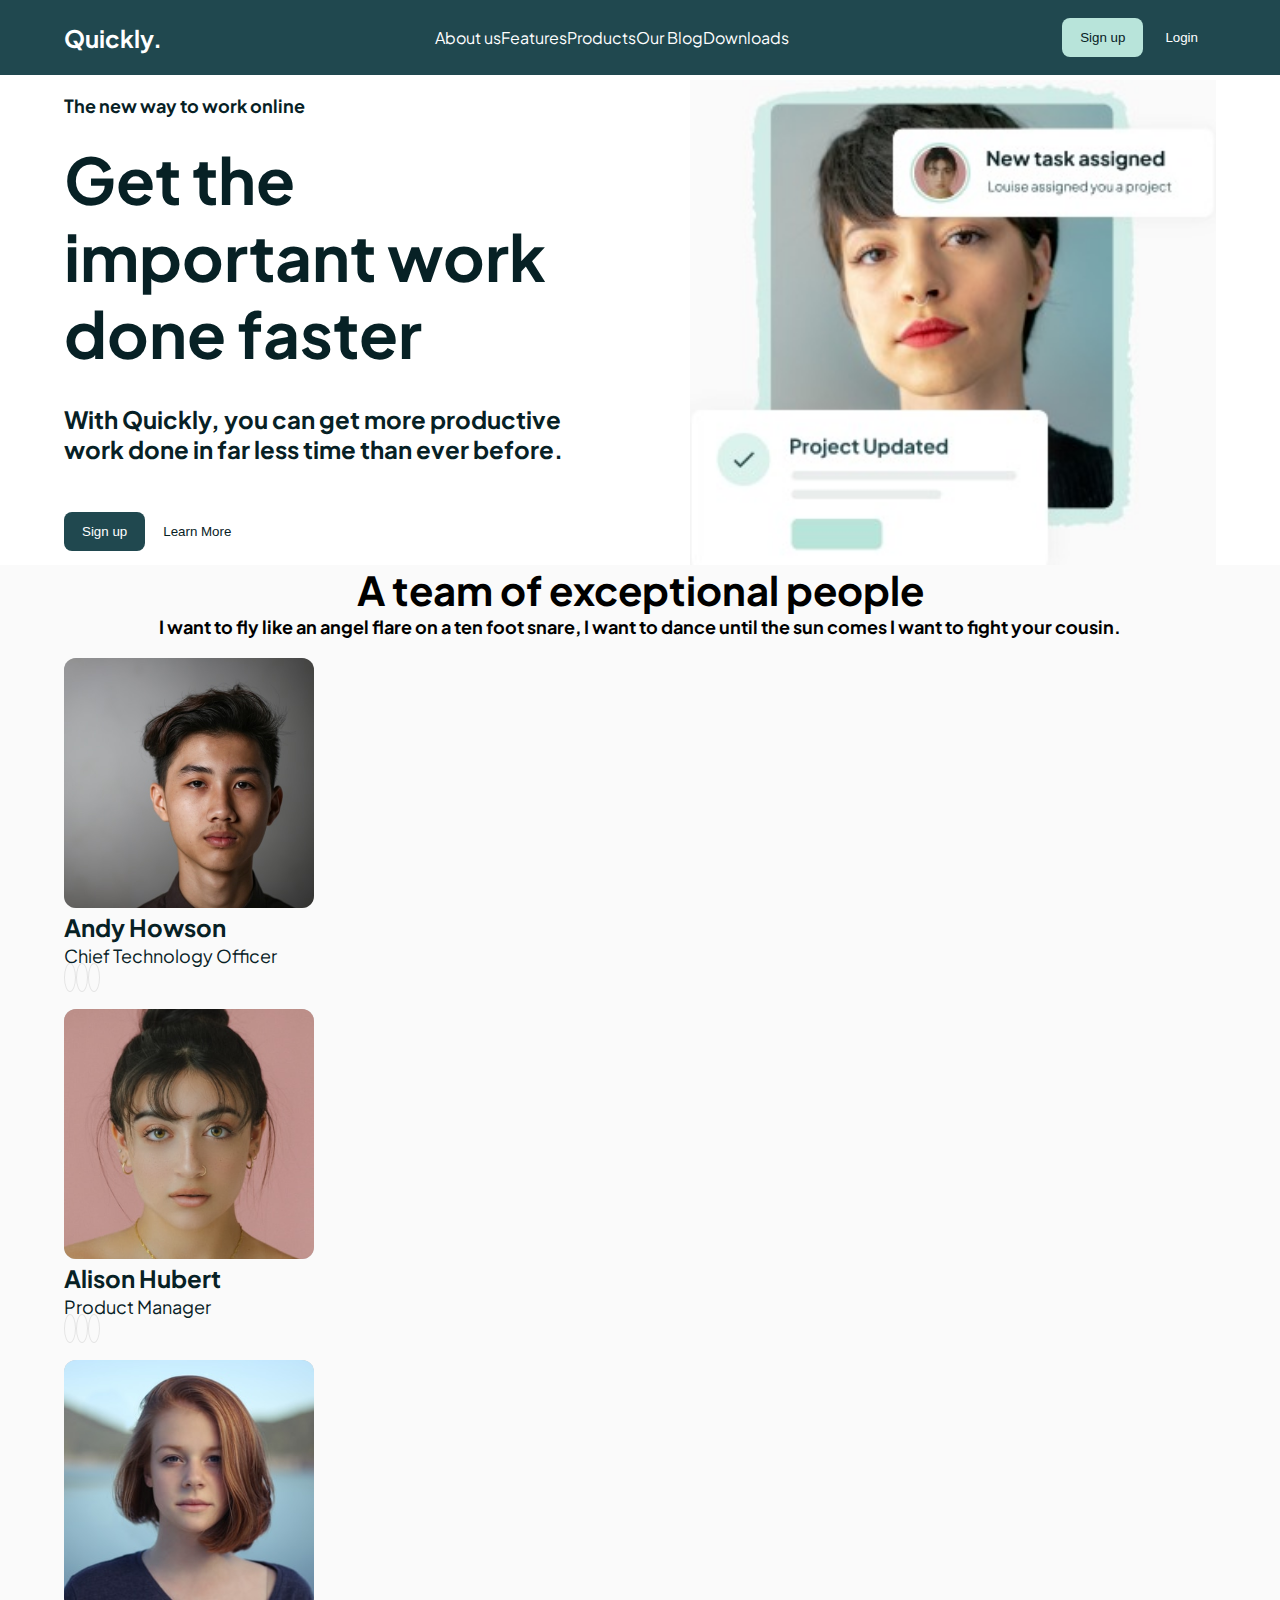
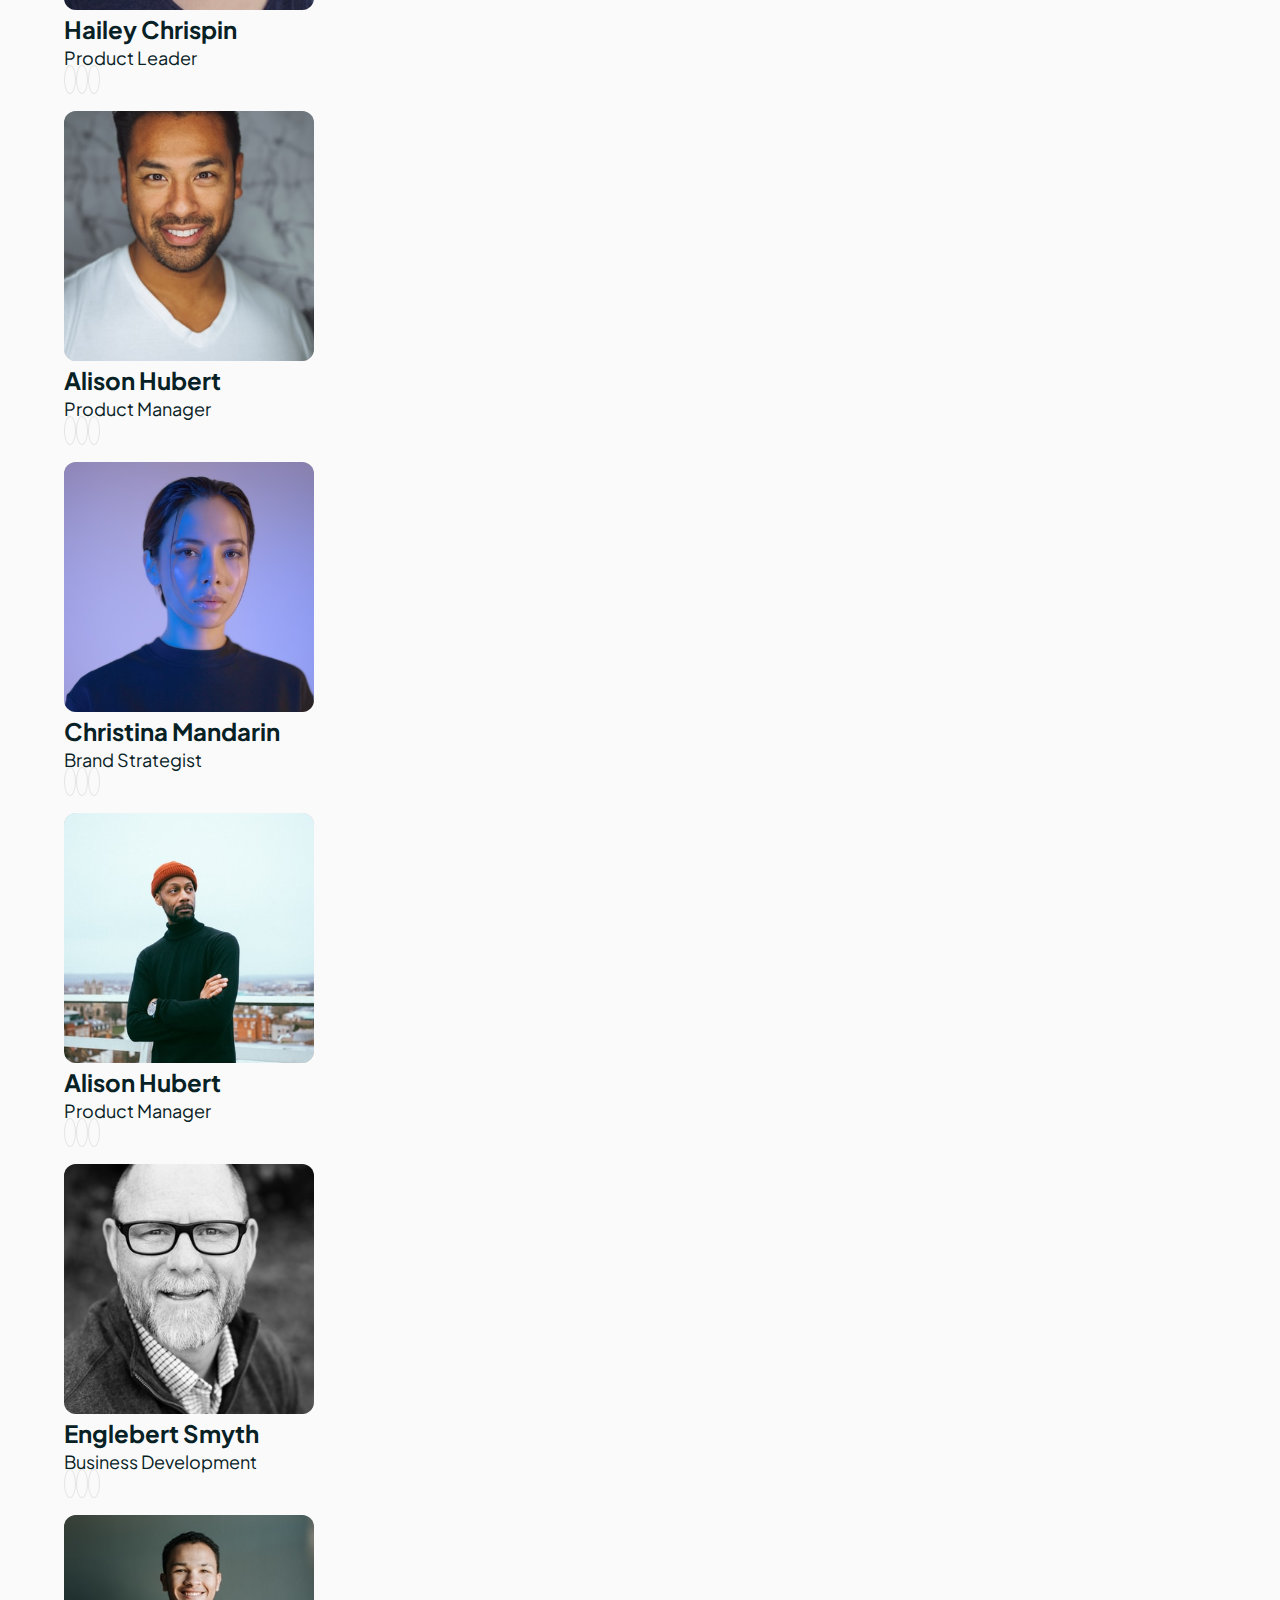
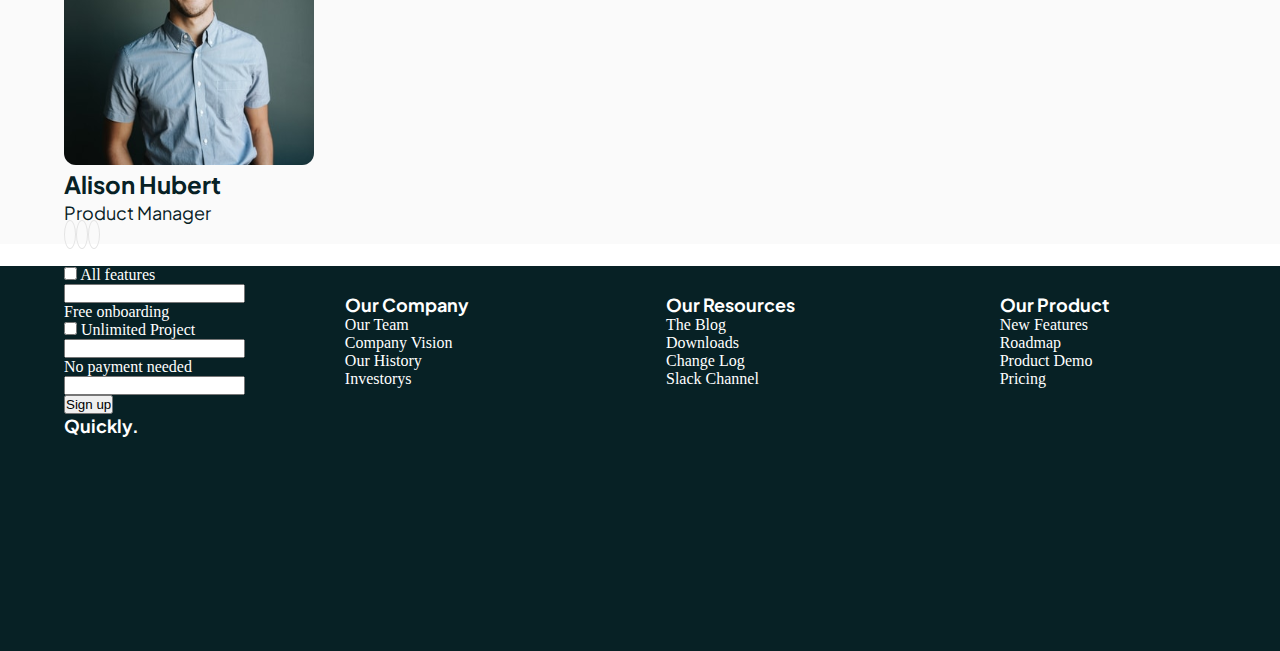
==== Home-Tasks-main/14-SCSS-QuicqlyLandingPage/index.html @ 1b31c752 "Add files via upload" ====
<!DOCTYPE html>
<html lang="en">
  <head>
    <meta charset="UTF-8" />
    <meta http-equiv="X-UA-Compatible" content="IE=edge" />
    <meta name="viewport" content="width=device-width, initial-scale=1.0" />
    <link rel="stylesheet" href="./assets/scss/main.css" />
    <link rel="preconnect" href="https://fonts.googleapis.com" />
    <link rel="preconnect" href="https://fonts.gstatic.com" crossorigin />
    <link
      href="https://fonts.googleapis.com/css2?family=Catamaran:wght@500&family=Plus+Jakarta+Sans:wght@200&display=swap"
      rel="stylesheet"
    />
    <link
      href="https://cdn.jsdelivr.net/npm/bootstrap@5.0.2/dist/css/bootstrap.min.css"
      rel="stylesheet"
      integrity="sha384-EVSTQN3/azprG1Anm3QDgpJLIm9Nao0Yz1ztcQTwFspd3yD65VohhpuuCOmLASjC"
      crossorigin="anonymous"
    />
    <link
      rel="stylesheet"
      href="https://cdnjs.cloudflare.com/ajax/libs/font-awesome/6.4.0/css/all.min.css"
      integrity="sha512-iecdLmaskl7CVkqkXNQ/ZH/XLlvWZOJyj7Yy7tcenmpD1ypASozpmT/E0iPtmFIB46ZmdtAc9eNBvH0H/ZpiBw=="
      crossorigin="anonymous"
      referrerpolicy="no-referrer"
    />
    <title>TASK</title>
  </head>
  <body>
    <header>
      <div class="container">
        <div class="header">
          <nav>
            <h4>Quickly.</h4>
            <ul>
              <li><a href="">About us</a></li>
              <li><a href=""> Features</a></li>
              <li><a href="">Products</a></li>
              <li><a href=""> Our Blog</a></li>
              <li><a href="">Downloads</a></li>
            </ul>
            <div class="buttons">
              <button class="sign">Sign up</button>
              <button class="login">Login</button>
            </div>
            <a class="menu" href=""><i class="fa-solid fa-bars"></i></a>
          </nav>
        </div>
      </div>
    </header>

    <section class="hero-section">
      <div class="container">
        <div class="hero-banner">
          <div class="hero-left">
            <h5>The new way to work online</h5>
            <h1>Get the important work done faster</h1>
            <h4>
              With Quickly, you can get more productive work done in far less
              time than ever before.
            </h4>
            <div class="buttons">
              <button class="sign">Sign up</button>
              <button class="login">Learn More</button>
            </div>
          </div>
          <div class="hero-right">
            <img src="./assets/scss/images/hero-img.jpg" alt="" />
          </div>
        </div>
      </div>
    </section>

    <section class="team-section">
      <div class="container">
        <h2>A team of exceptional people</h2>
        <h5>
          I want to fly like an angel flare on a ten foot snare, I want to dance
          until the sun comes I want to fight your cousin.
        </h5>
        <div class="cards">
          <div class="row ">
          
              <div class="col  card ">
              <img src="./assets/scss/images/img1.svg" alt="img" />
              <h4>Andy Howson</h4>
              <h6>Chief Technology Officer</h6>
              <div class="icons">
                <a href="#"><i class="fa-brands fa-facebook"></i></a>
                <a href="#"><i class="fa-brands fa-instagram"></i></a>
                <a href="#"><i class="fa-brands fa-twitter"></i></a>
              </div>
            </div>
            <div class="col  card">
              <img src="./assets/scss/images/img2.svg" alt="img" />
              <h4>Alison Hubert</h4>
              <h6>Product Manager</h6>
              <div class="icons">
                <a href="#"><i class="fa-brands fa-facebook"></i></a>
                <a href="#"><i class="fa-brands fa-instagram"></i></a>
                <a href="#"><i class="fa-brands fa-twitter"></i></a>
              </div>
            </div>
            <div class="col  card">
              <img src="./assets/scss/images/img3.svg" alt="img" />
              <h4>Hailey Chrispin</h4>
              <h6>Product Leader</h6>
              <div class="icons">
                <a href="#"><i class="fa-brands fa-facebook"></i></a>
                <a href="#"><i class="fa-brands fa-instagram"></i></a>
                <a href="#"><i class="fa-brands fa-twitter"></i></a>
              </div>
            </div>
            <div class="col  card ">
              <img src="./assets/scss/images/img4.svg" alt="img" />
              <h4>Alison Hubert</h4>
              <h6>Product Manager</h6>
              <div class="icons">
                <a href="#"><i class="fa-brands fa-facebook"></i></a>
                <a href="#"><i class="fa-brands fa-instagram"></i></a>
                <a href="#"><i class="fa-brands fa-twitter"></i></a>
              </div>
            </div>
          </div>

          <div class="row">
            <div class="col  card ">
              <img src="./assets/scss/images/img5.svg" alt="img" />
              <h4>Christina Mandarin</h4>
              <h6>Brand Strategist</h6>
              <div class="icons">
                <a href="#"><i class="fa-brands fa-facebook"></i></a>
                <a href="#"><i class="fa-brands fa-instagram"></i></a>
                <a href="#"><i class="fa-brands fa-twitter"></i></a>
              </div>
            </div>
            <div class="col  card">
              <img src="./assets/scss/images/img6.svg" alt="img" />
              <h4>Alison Hubert</h4>
              <h6>Product Manager</h6>
              <div class="icons">
                <a href="#"><i class="fa-brands fa-facebook"></i></a>
                <a href="#"><i class="fa-brands fa-instagram"></i></a>
                <a href="#"><i class="fa-brands fa-twitter"></i></a>
              </div>
            </div>
            <div class="col  card ">
              <img src="./assets/scss/images/img7.svg" alt="img" />
              <h4>Englebert Smyth</h4>
              <h6>Business Development</h6>
              <div class="icons">
                <a href="#"><i class="fa-brands fa-facebook"></i></a>
                <a href="#"><i class="fa-brands fa-instagram"></i></a>
                <a href="#"><i class="fa-brands fa-twitter"></i></a>
              </div>
            </div>
            <div class="col  card ">
              <img src="./assets/scss/images/img8.svg" alt="img" />
              <h4>Alison Hubert</h4>
              <h6>Product Manager</h6>
              <div class="icons">
                <a href="#"><i class="fa-brands fa-facebook"></i></a>
                <a href="#"><i class="fa-brands fa-instagram"></i></a>
                <a href="#"><i class="fa-brands fa-twitter"></i></a>
              </div>
            </div>
          </div>
        </div>
      </div>
    </section>

    <footer>
      <div class="container">
        <div class="footer">
          <div class="foot1">
            <div class="left-foot1">
              <input type="checkbox" name="all" />
              <label for="all">All features</label>
              <input type="checkbox " name="free" />
              <label for="free">Free onboarding</label>
            </div>
            <div class="right-foot">
              <input type="checkbox" name="unlimit">
              <label for="unlimit">Unlimited Project</label>
              <input type="chechbox" name="payment">
              <label for="payment">No payment needed</label>
            </div>
            <input type="email" class="email" required>
            <button type="submit">Sign up</button>
          </div>
          <div class="foot">
            <ul>
              <li><h5>Our Company</h5></li>
              <li>Our Team</li>
              <li>Company Vision</li>
              <li>Our History</li>
              <li>Investorys</li>
            </ul>
          </div>
          <div class="foot">
            <ul>
              <li><h5>Our Resources</h5></li>
              <li>The Blog</li>
              <li>Downloads</li>
              <li>Change Log</li>
              <li>Slack Channel</li>
            </ul>
          </div>
          <div class="foot">
            <ul>
              <li><h5>Our Product</h5></li>
              <li>New Features</li>
              <li>Roadmap</li>
              <li>Product Demo</li>
              <li>Pricing</li>
            </ul>
          </div>
        </div class="end">
        <h5>Quickly.</h5>
      </div>
    </footer>
  </body>
</html>
---- Home-Tasks-main/14-SCSS-QuicqlyLandingPage/assets/scss/main.css ----
* {
  margin: 0;
  padding: 0;
  box-sizing: border-box;
  text-decoration: none;
  list-style: none;
}

.container {
  max-width: 1440px;
  margin: 0 auto;
  padding: 0 5%;
}

h2 {
  font-size: 40px;
  line-height: 50.4px;
  font-family: "Plus Jakarta Sans", sans-serif;
}

h1 {
  font-style: normal;
  font-family: "Plus Jakarta Sans", sans-serif;
  font-weight: 700px;
  font-size: 64px;
  line-height: 120%;
}

h4 {
  font-size: 24px;
  font-weight: 700;
  line-height: 30px;
  text-align: left;
  font-family: "Plus Jakarta Sans", sans-serif;
}

h6 {
  height: 27px;
  font-family: "Plus Jakarta Sans", sans-serif;
  font-weight: 400;
  font-size: 18px;
  line-height: 150%;
}

h5 {
  font-family: "Plus Jakarta Sans", sans-serif;
  font-weight: 700;
  font-size: 18px;
  line-height: 23px;
}

.hero-section .container .hero-banner .hero-left .buttons .login, .hero-section .container .hero-banner .hero-left .buttons .sign, header nav .login, header nav .sign {
  border-radius: 8px;
  padding: 10px 16px;
  border-color: transparent;
}

header {
  background-color: #20484f;
  height: 75px;
  width: 100%;
  position: fixed;
  top: 0;
  z-index: 1;
}
header nav {
  display: flex;
  align-items: center;
  justify-content: space-between;
  height: 75px;
}
header nav h4 {
  color: #fff;
}
header nav ul {
  display: flex;
}
header nav ul a {
  color: #fff;
  text-decoration: none;
  font-family: "Plus Jakarta Sans", sans-serif;
  gap: 5%;
}
header nav .sign {
  background-color: #B8E4DA;
  color: #072125;
}
header nav .sign:hover {
  background-color: #fff;
  color: #072125;
}
header nav .login {
  background-color: transparent;
  border-color: transparent;
  color: #fff;
}
header nav .menu {
  display: none;
}

@media only screen and (max-width: 767px) {
  .header a, .header .buttons {
    display: none;
  }
  .header .menu {
    display: block;
    color: #fff;
  }
}
footer {
  width: 100%;
  height: 385px;
  background-color: #072125;
  color: #fff;
}
footer .container .footer {
  display: flex;
  justify-content: space-evenly;
  align-items: center;
}
footer .container .footer .foot {
  width: 100%;
  display: flex;
  align-items: center;
  justify-content: center;
}

.hero-section {
  margin-top: 80px;
}
.hero-section .container .hero-banner {
  width: 100%;
  display: flex;
  align-items: center;
  justify-content: center;
  gap: 100px;
}
.hero-section .container .hero-banner .hero-left {
  width: 50%;
}
.hero-section .container .hero-banner .hero-left h1 {
  margin-top: 24px;
  font-weight: bold;
  font-family: "Plus Jakarta Sans", sans-serif;
  color: #072125;
}
.hero-section .container .hero-banner .hero-left h4 {
  margin-top: 32px;
  color: #072125;
}
.hero-section .container .hero-banner .hero-left h5 {
  color: #072125;
}
.hero-section .container .hero-banner .hero-left .buttons {
  display: flex;
  margin-top: 48px;
}
.hero-section .container .hero-banner .hero-left .buttons .sign {
  background-color: #20484F;
  color: #fff;
}
.hero-section .container .hero-banner .hero-left .buttons .login {
  background-color: transparent;
  border-color: transparent;
  color: #072125;
}
.hero-section .container .hero-banner .hero-right {
  width: 50%;
  display: flex;
  align-items: center;
  justify-content: center;
}
.hero-section .container .hero-banner .hero-right img {
  width: 100%;
}

@media only screen and (max-width: 776px) {
  .hero-banner {
    height: 100%;
    display: flex;
    flex-direction: column-reverse;
  }
  .hero-banner .hero-left {
    width: 100%;
  }
  .hero-banner .hero-right {
    width: 100%;
  }
  .hero-banner .buttons {
    margin-bottom: 30px;
  }
}
.team-section {
  background-color: #FAFAFA;
  width: 100%;
  height: 100%;
}
.team-section .container h2,
.team-section .container h5 {
  display: flex;
  justify-content: center;
  align-items: center;
}
.team-section .container h5 {
  margin-bottom: 20px;
}
.team-section .container .cards .card {
  gap: 20px;
  margin-bottom: 22px;
}
.team-section .container .cards .card .img {
  width: 100%;
}
.team-section .container .cards .card h4 {
  color: #072125;
  gap: 20px;
}
.team-section .container .cards .card h6 {
  color: #072125;
}
.team-section .container .cards .card .icons a {
  padding-top: 6px;
  color: #072125;
  padding: 5px;
  border: 1px solid #e4e4e4;
  border-radius: 50%;
}/*# sourceMappingURL=main.css.map */
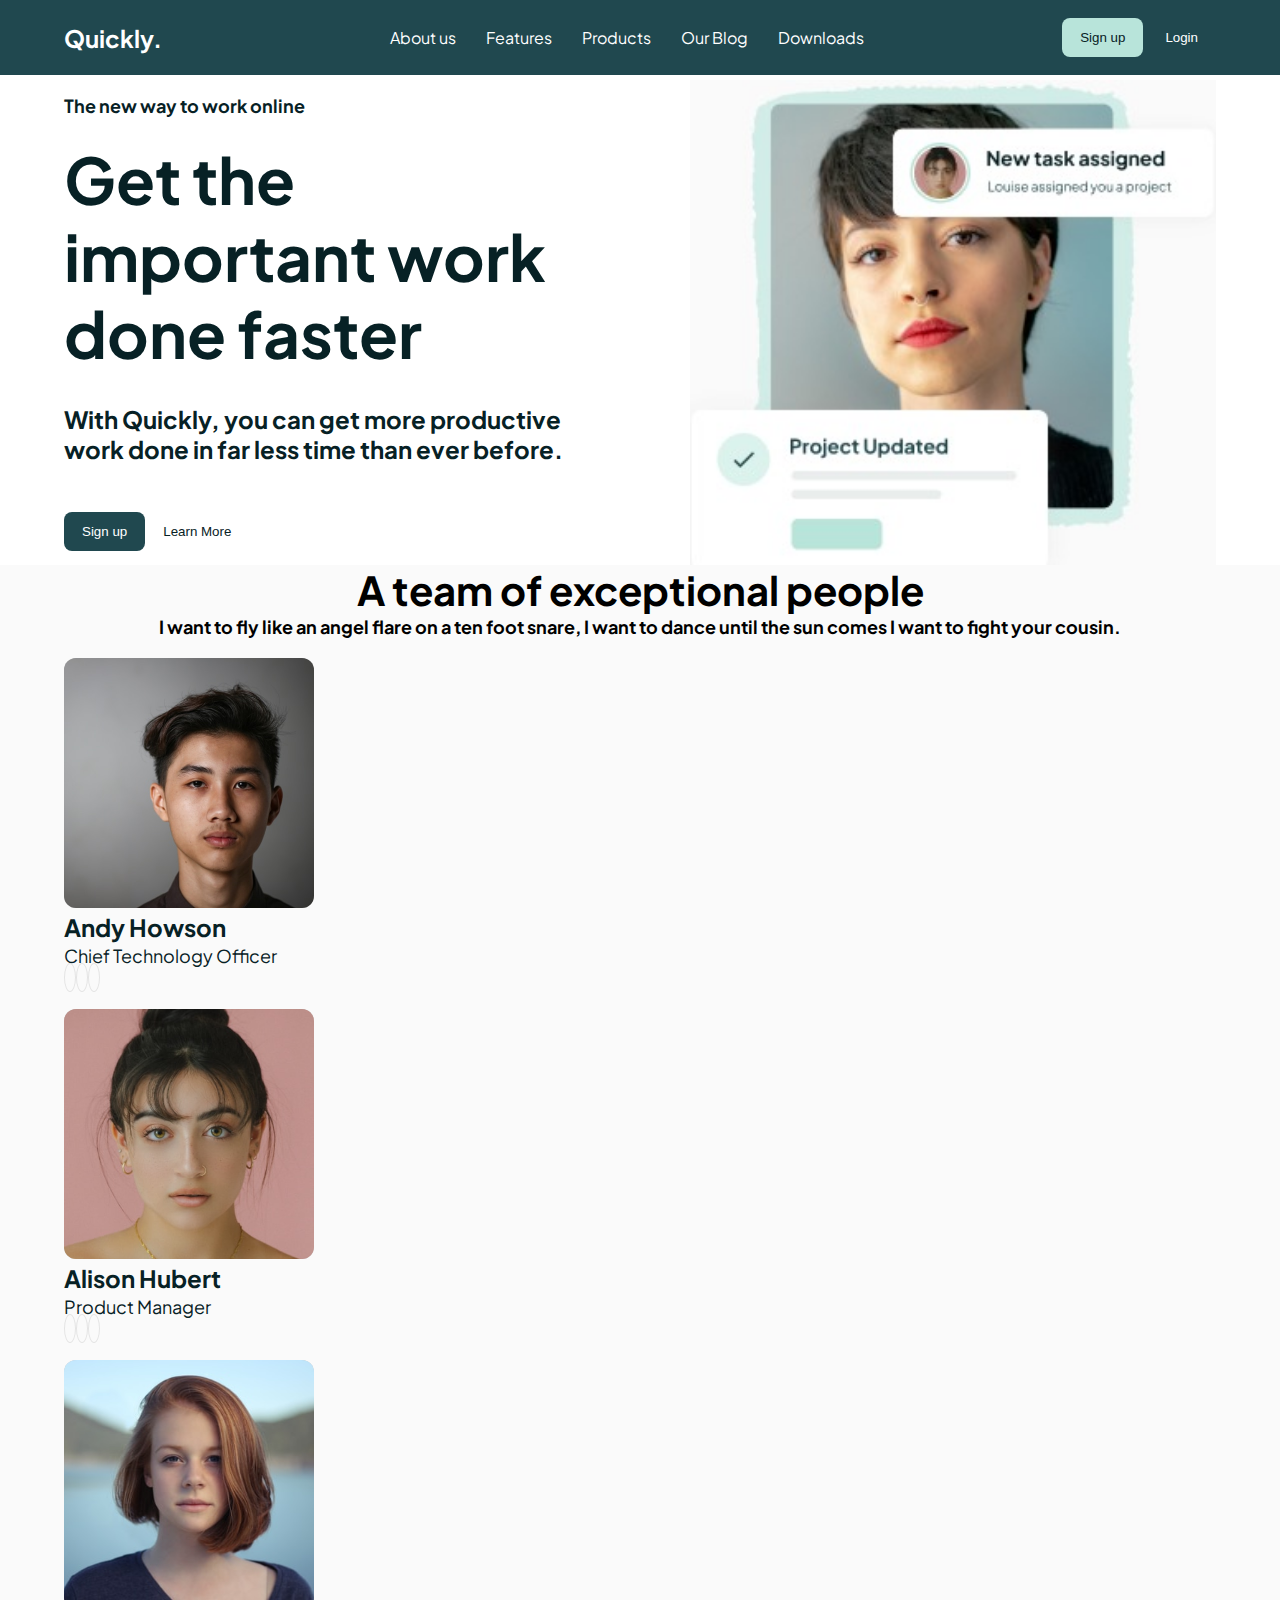
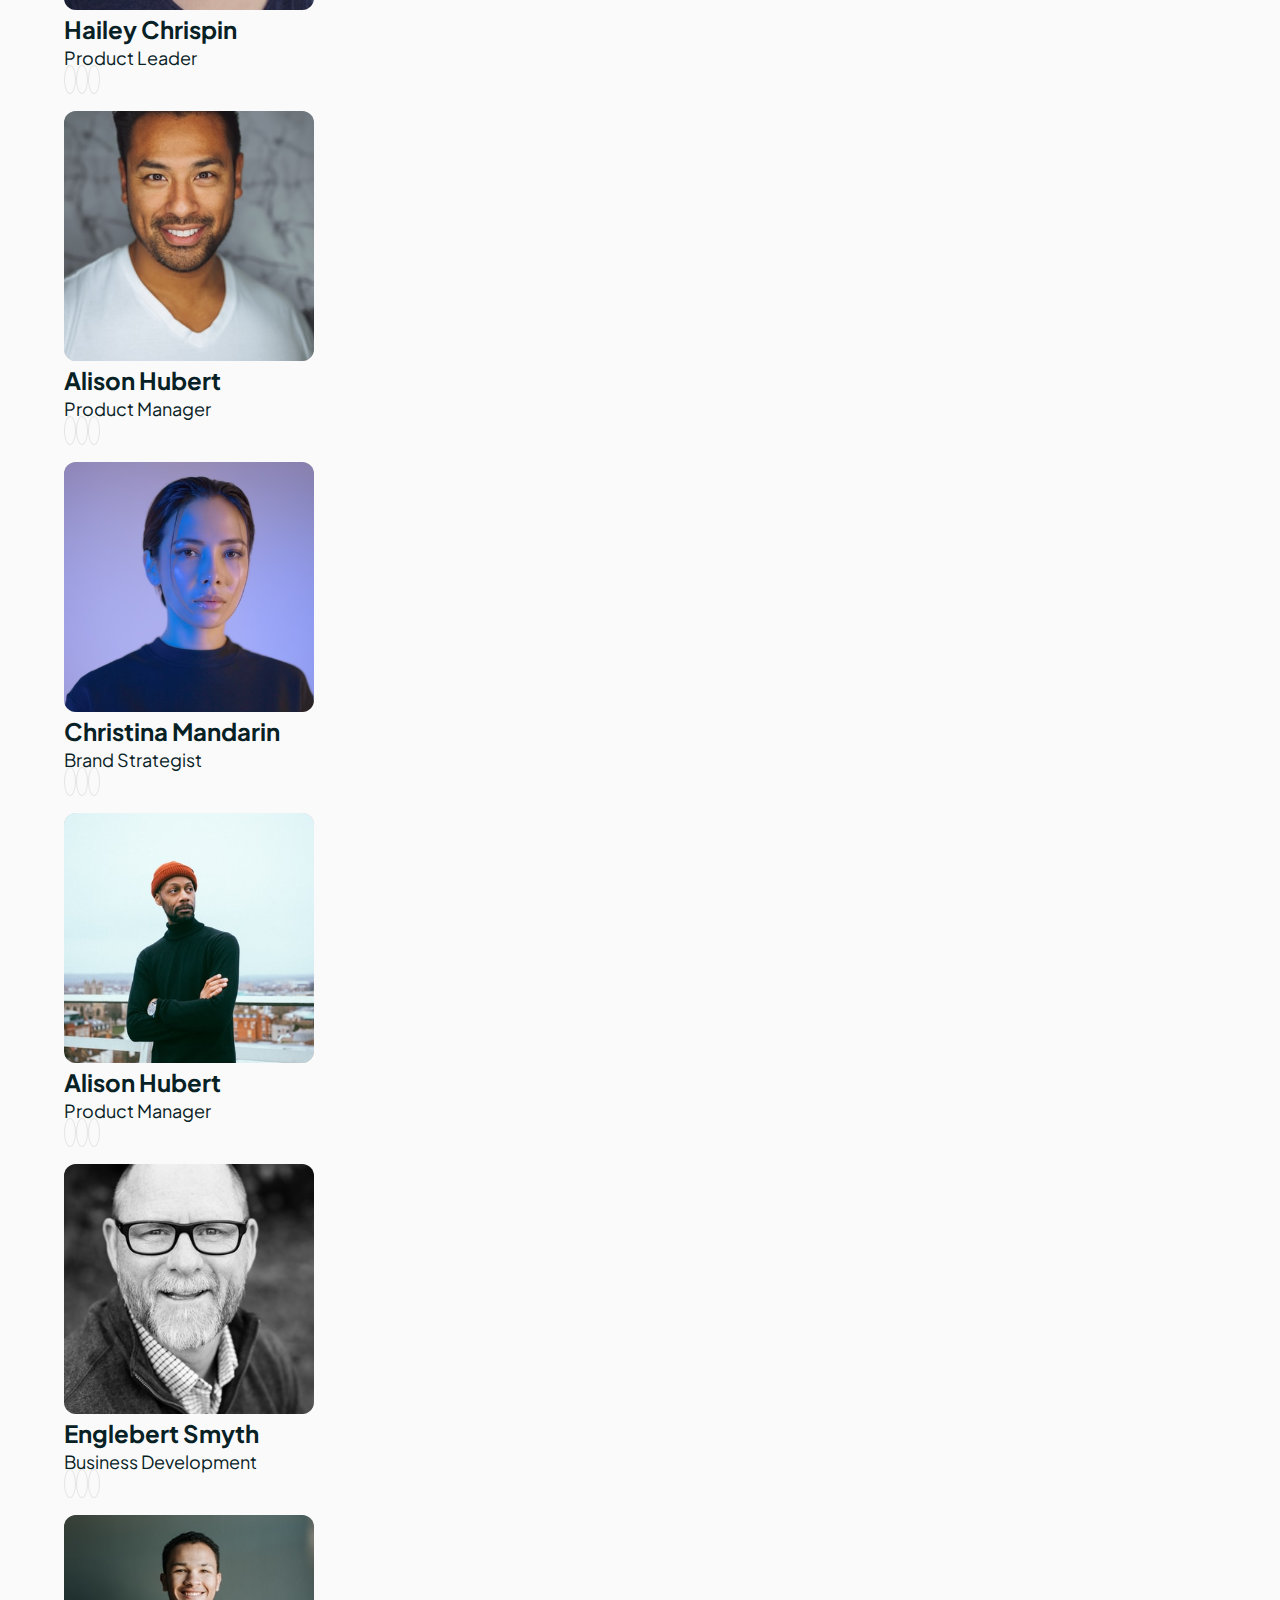
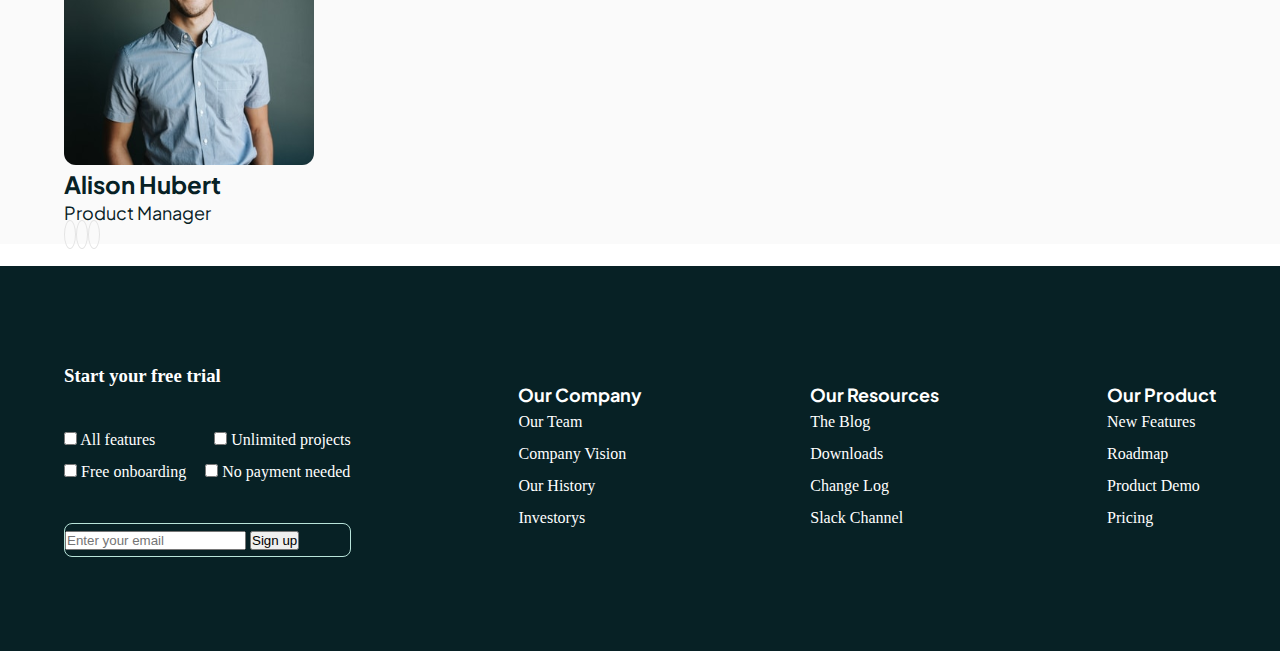
==== commit 6f605810: "Add files via upload" ====
--- a/Home-Tasks-main/14-SCSS-QuicqlyLandingPage/index.html
+++ b/Home-Tasks-main/14-SCSS-QuicqlyLandingPage/index.html
@@ -79,9 +79,8 @@
           until the sun comes I want to fight your cousin.
         </h5>
         <div class="cards">
-          <div class="row ">
-          
-              <div class="col  card ">
+          <div class="row">
+            <div class="col-12 col-sm-12 col-md-6 col-lg-3 card">
               <img src="./assets/scss/images/img1.svg" alt="img" />
               <h4>Andy Howson</h4>
               <h6>Chief Technology Officer</h6>
@@ -91,7 +90,7 @@
                 <a href="#"><i class="fa-brands fa-twitter"></i></a>
               </div>
             </div>
-            <div class="col  card">
+            <div class="col-12 col-sm-12 col-md-6 col-lg-3 card">
               <img src="./assets/scss/images/img2.svg" alt="img" />
               <h4>Alison Hubert</h4>
               <h6>Product Manager</h6>
@@ -101,7 +100,7 @@
                 <a href="#"><i class="fa-brands fa-twitter"></i></a>
               </div>
             </div>
-            <div class="col  card">
+            <div class="col-12 col-sm-12 col-md-6 col-lg-3 card">
               <img src="./assets/scss/images/img3.svg" alt="img" />
               <h4>Hailey Chrispin</h4>
               <h6>Product Leader</h6>
@@ -111,7 +110,7 @@
                 <a href="#"><i class="fa-brands fa-twitter"></i></a>
               </div>
             </div>
-            <div class="col  card ">
+            <div class="col-12 col-sm-12 col-md-6 col-lg-3 card">
               <img src="./assets/scss/images/img4.svg" alt="img" />
               <h4>Alison Hubert</h4>
               <h6>Product Manager</h6>
@@ -124,7 +123,7 @@
           </div>
 
           <div class="row">
-            <div class="col  card ">
+            <div class="col-12 col-sm-12 col-md-6 col-lg-3 card">
               <img src="./assets/scss/images/img5.svg" alt="img" />
               <h4>Christina Mandarin</h4>
               <h6>Brand Strategist</h6>
@@ -134,7 +133,7 @@
                 <a href="#"><i class="fa-brands fa-twitter"></i></a>
               </div>
             </div>
-            <div class="col  card">
+            <div class="col-12 col-sm-12 col-md-6 col-lg-3 card">
               <img src="./assets/scss/images/img6.svg" alt="img" />
               <h4>Alison Hubert</h4>
               <h6>Product Manager</h6>
@@ -144,7 +143,7 @@
                 <a href="#"><i class="fa-brands fa-twitter"></i></a>
               </div>
             </div>
-            <div class="col  card ">
+            <div class="col-12 col-sm-12 col-md-6 col-lg-3 card">
               <img src="./assets/scss/images/img7.svg" alt="img" />
               <h4>Englebert Smyth</h4>
               <h6>Business Development</h6>
@@ -154,7 +153,7 @@
                 <a href="#"><i class="fa-brands fa-twitter"></i></a>
               </div>
             </div>
-            <div class="col  card ">
+            <div class="col-12 col-sm-12 col-md-6 col-lg-3 card">
               <img src="./assets/scss/images/img8.svg" alt="img" />
               <h4>Alison Hubert</h4>
               <h6>Product Manager</h6>
@@ -172,22 +171,27 @@
     <footer>
       <div class="container">
         <div class="footer">
-          <div class="foot1">
-            <div class="left-foot1">
-              <input type="checkbox" name="all" />
+          <div class="foot">
+            <h3>Start your free trial</h3>
+            <br />
+            <div class="first-row">
+              <input type="checkbox" id="all" />
               <label for="all">All features</label>
-              <input type="checkbox " name="free" />
+              <input type="checkbox" id="project" />
+              <label for="priject">Unlimited projects</label>
+            </div>
+            <div class="second-row">
+              <input type="checkbox" id="free" />
               <label for="free">Free onboarding</label>
-            </div>
-            <div class="right-foot">
-              <input type="checkbox" name="unlimit">
-              <label for="unlimit">Unlimited Project</label>
-              <input type="chechbox" name="payment">
+              <input type="checkbox" id="payment" />
               <label for="payment">No payment needed</label>
             </div>
-            <input type="email" class="email" required>
-            <button type="submit">Sign up</button>
-          </div>
+            <div class="text-button">
+              <input type="email" placeholder="Enter your email" />
+              <button type="submit">Sign up</button>
+            </div>
+          </div>
+
           <div class="foot">
             <ul>
               <li><h5>Our Company</h5></li>
@@ -215,8 +219,7 @@
               <li>Pricing</li>
             </ul>
           </div>
-        </div class="end">
-        <h5>Quickly.</h5>
+        </div>
       </div>
     </footer>
   </body>
--- a/Home-Tasks-main/14-SCSS-QuicqlyLandingPage/assets/scss/main.css
+++ b/Home-Tasks-main/14-SCSS-QuicqlyLandingPage/assets/scss/main.css
@@ -79,7 +79,8 @@
   color: #fff;
   text-decoration: none;
   font-family: "Plus Jakarta Sans", sans-serif;
-  gap: 5%;
+  margin-left: 30px;
+  margin-bottom: 0;
 }
 header nav .sign {
   background-color: #B8E4DA;
@@ -98,8 +99,9 @@
   display: none;
 }
 
-@media only screen and (max-width: 767px) {
-  .header a, .header .buttons {
+@media only screen and (max-width: 767px) and (max-width: 1024px) {
+  .header a,
+  .header .buttons {
     display: none;
   }
   .header .menu {
@@ -113,18 +115,43 @@
   background-color: #072125;
   color: #fff;
 }
-footer .container .footer {
-  display: flex;
-  justify-content: space-evenly;
-  align-items: center;
-}
-footer .container .footer .foot {
-  width: 100%;
-  display: flex;
-  align-items: center;
-  justify-content: center;
-}
-
+footer .footer {
+  height: 385px;
+  display: flex;
+  align-items: center;
+  justify-content: space-between;
+}
+footer .footer .foot {
+  line-height: 32px;
+}
+footer .footer .foot .first-row #project {
+  margin-left: 55px;
+}
+footer .footer .foot .second-row #payment {
+  margin-left: 15px;
+}
+footer .footer .foot .text-button {
+  width: 100%;
+  margin-top: 35px;
+  border: 1px solid #B8E4DA;
+  border-radius: 8px;
+  outline: none;
+}
+
+@media only screen and (max-width: 767px) {
+  .footer {
+    height: 100%;
+    width: 100%;
+    display: flex;
+    flex-direction: column;
+  }
+  .footer h3 {
+    margin-top: 40px;
+  }
+  .footer .foot {
+    margin-top: 40px;
+  }
+}
 .hero-section {
   margin-top: 80px;
 }
@@ -188,6 +215,13 @@
   }
   .hero-banner .buttons {
     margin-bottom: 30px;
+    margin-top: 20px;
+  }
+  .hero-banner h4 {
+    margin: top 16px;
+  }
+  .hero-banner h1 {
+    margin-top: 12px;
   }
 }
 .team-section {
@@ -205,6 +239,7 @@
   margin-bottom: 20px;
 }
 .team-section .container .cards .card {
+  border: none;
   gap: 20px;
   margin-bottom: 22px;
 }
@@ -224,4 +259,18 @@
   padding: 5px;
   border: 1px solid #e4e4e4;
   border-radius: 50%;
+}
+
+@media only screen and (max-width: 776px) {
+  h4 {
+    font-size: 36px;
+    gap: 20px;
+  }
+  h5 {
+    font-size: 24px;
+    margin-bottom: 10px;
+  }
+  h6 {
+    font-size: 36px;
+  }
 }/*# sourceMappingURL=main.css.map */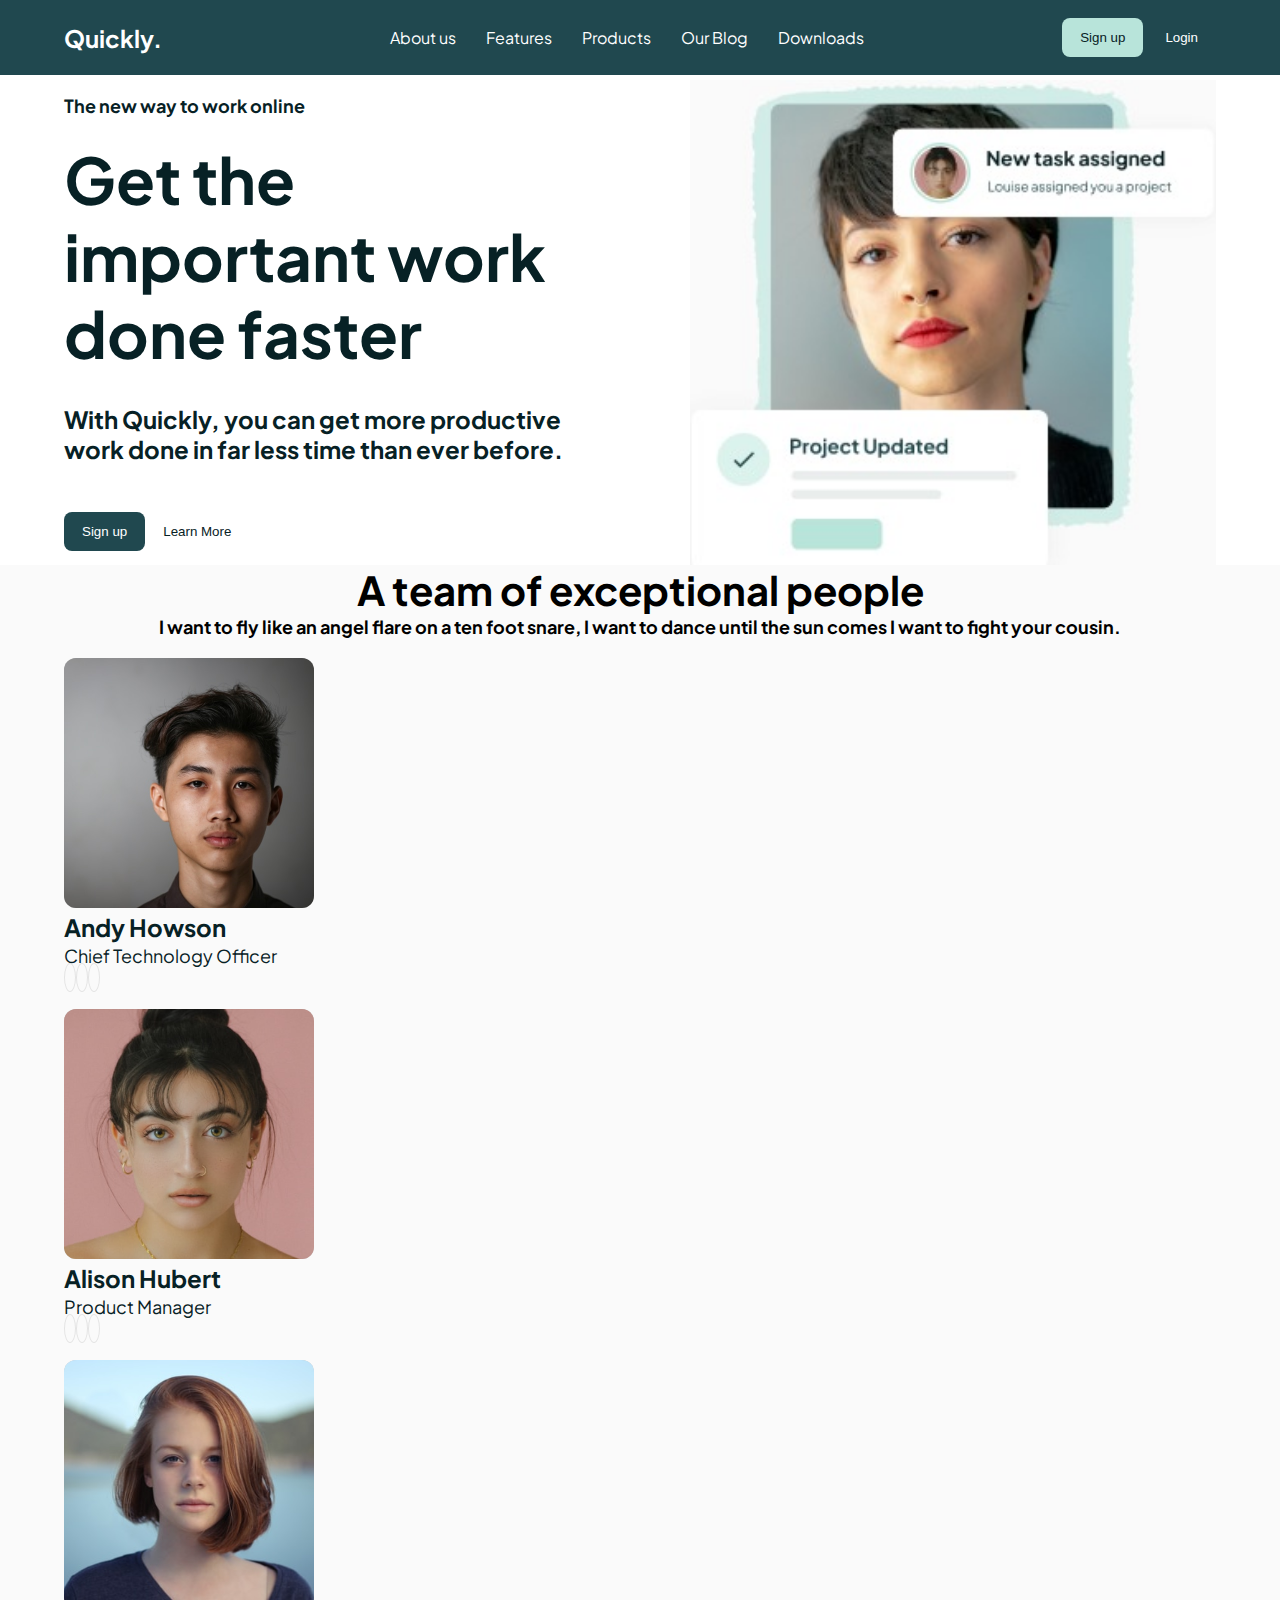
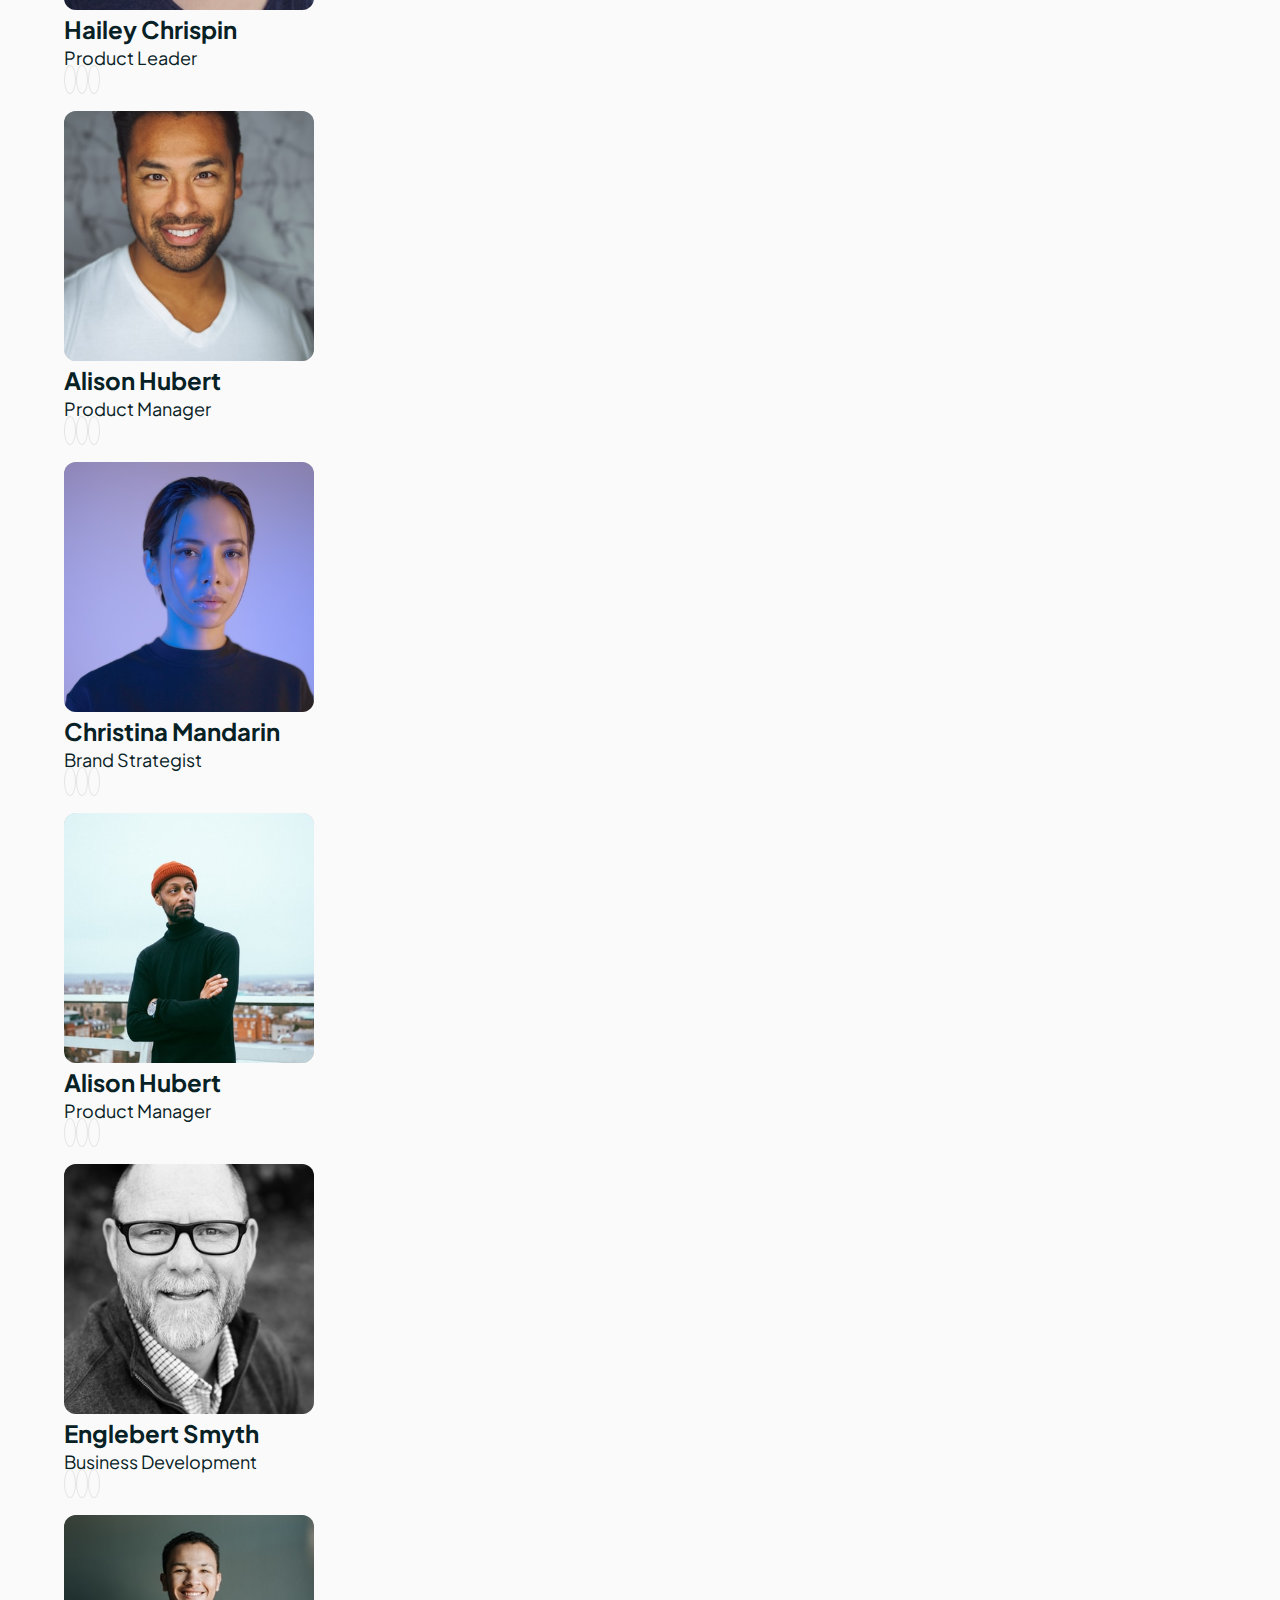
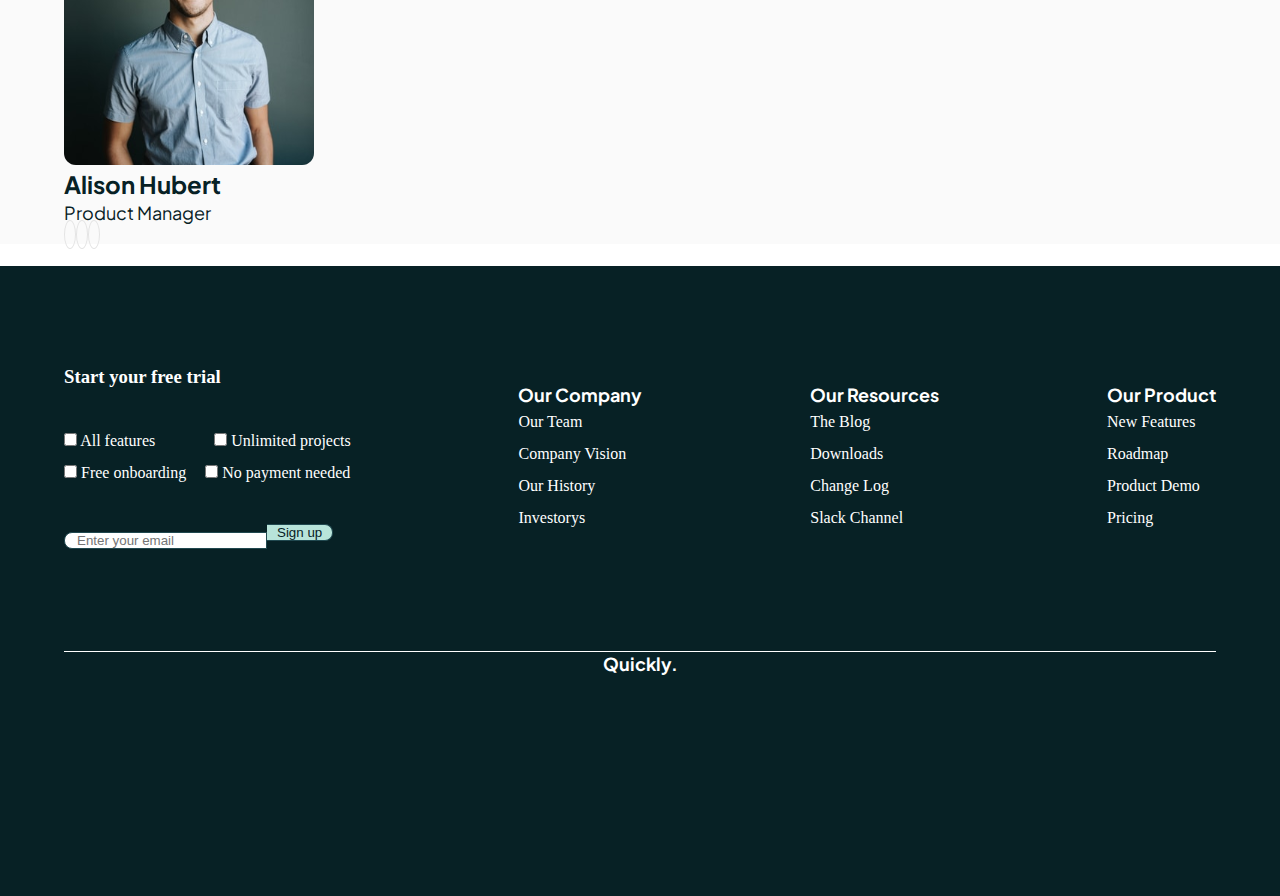
==== commit 5596ca17: "Add files via upload" ====
--- a/Home-Tasks-main/14-SCSS-QuicqlyLandingPage/index.html
+++ b/Home-Tasks-main/14-SCSS-QuicqlyLandingPage/index.html
@@ -170,54 +170,59 @@
 
     <footer>
       <div class="container">
-        <div class="footer">
-          <div class="foot">
-            <h3>Start your free trial</h3>
-            <br />
-            <div class="first-row">
-              <input type="checkbox" id="all" />
-              <label for="all">All features</label>
-              <input type="checkbox" id="project" />
-              <label for="priject">Unlimited projects</label>
-            </div>
-            <div class="second-row">
-              <input type="checkbox" id="free" />
-              <label for="free">Free onboarding</label>
-              <input type="checkbox" id="payment" />
-              <label for="payment">No payment needed</label>
-            </div>
-            <div class="text-button">
-              <input type="email" placeholder="Enter your email" />
-              <button type="submit">Sign up</button>
-            </div>
-          </div>
-
-          <div class="foot">
-            <ul>
-              <li><h5>Our Company</h5></li>
-              <li>Our Team</li>
-              <li>Company Vision</li>
-              <li>Our History</li>
-              <li>Investorys</li>
-            </ul>
-          </div>
-          <div class="foot">
-            <ul>
-              <li><h5>Our Resources</h5></li>
-              <li>The Blog</li>
-              <li>Downloads</li>
-              <li>Change Log</li>
-              <li>Slack Channel</li>
-            </ul>
-          </div>
-          <div class="foot">
-            <ul>
-              <li><h5>Our Product</h5></li>
-              <li>New Features</li>
-              <li>Roadmap</li>
-              <li>Product Demo</li>
-              <li>Pricing</li>
-            </ul>
+        <div class="footer-for-end">
+          <div class="footer">
+            <div class="foot">
+              <h3>Start your free trial</h3>
+              <br />
+              <div class="first-row">
+                <input type="checkbox" id="all" />
+                <label for="all">All features</label>
+                <input type="checkbox" id="project" />
+                <label for="priject">Unlimited projects</label>
+              </div>
+              <div class="second-row">
+                <input type="checkbox" id="free" />
+                <label for="free">Free onboarding</label>
+                <input type="checkbox" id="payment" />
+                <label for="payment">No payment needed</label>
+              </div>
+              <div class="text-button">
+                <input type="email" class="email" placeholder="Enter your email" />
+                <button type="submit" class="submit">Sign up</button>
+              </div>
+            </div>
+
+            <div class="foot">
+              <h5>Our Company</h5>
+              <ul>
+                <li>Our Team</li>
+                <li>Company Vision</li>
+                <li>Our History</li>
+                <li>Investorys</li>
+              </ul>
+            </div>
+            <div class="foot">
+              <h5>Our Resources</h5>
+              <ul>
+                <li>The Blog</li>
+                <li>Downloads</li>
+                <li>Change Log</li>
+                <li>Slack Channel</li>
+              </ul>
+            </div>
+            <div class="foot">
+              <h5>Our Product</h5>
+              <ul>
+                <li>New Features</li>
+                <li>Roadmap</li>
+                <li>Product Demo</li>
+                <li>Pricing</li>
+              </ul>
+            </div>
+          </div>
+          <div class="end">
+            <h5>Quickly.</h5>
           </div>
         </div>
       </div>
--- a/Home-Tasks-main/14-SCSS-QuicqlyLandingPage/assets/scss/main.css
+++ b/Home-Tasks-main/14-SCSS-QuicqlyLandingPage/assets/scss/main.css
@@ -111,45 +111,82 @@
 }
 footer {
   width: 100%;
+  height: 70vh;
+  background-color: #072125;
+  color: #fff;
+}
+footer .footer-for-end {
+  height: 100%;
+}
+footer .footer-for-end .end {
+  display: flex;
+  justify-content: center;
+  align-items: end;
+  color: #fff;
+  border-top: #fff solid 1px;
+}
+footer .footer-for-end .footer {
   height: 385px;
-  background-color: #072125;
-  color: #fff;
-}
-footer .footer {
-  height: 385px;
   display: flex;
   align-items: center;
   justify-content: space-between;
 }
-footer .footer .foot {
+footer .footer-for-end .footer .foot {
   line-height: 32px;
 }
-footer .footer .foot .first-row #project {
+footer .footer-for-end .footer .foot .first-row #project {
   margin-left: 55px;
 }
-footer .footer .foot .second-row #payment {
+footer .footer-for-end .footer .foot .second-row #payment {
   margin-left: 15px;
 }
-footer .footer .foot .text-button {
+footer .footer-for-end .footer .foot .text-button {
   width: 100%;
   margin-top: 35px;
-  border: 1px solid #B8E4DA;
   border-radius: 8px;
   outline: none;
 }
+footer .footer-for-end .footer .foot .text-button .email {
+  position: relative;
+  border: #20484F 1px solid;
+  padding: 0 12px;
+  border-top-left-radius: 8px;
+  border-bottom-left-radius: 8px;
+}
+footer .footer-for-end .footer .foot .text-button .submit {
+  position: absolute;
+  color: #072125;
+  background-color: #B8E4DA;
+  border: #20484F 1px solid;
+  padding: 0 10px;
+  border-top-right-radius: 8px;
+  border-bottom-right-radius: 8px;
+  border-left: unset;
+}
 
 @media only screen and (max-width: 767px) {
-  .footer {
-    height: 100%;
+  .footer-for-end {
+    height: 1000vh;
     width: 100%;
     display: flex;
     flex-direction: column;
   }
-  .footer h3 {
+  .footer-for-end .footer {
+    height: 600vh;
+    width: 100%;
+    display: flex;
+    flex-direction: column;
+  }
+  .footer-for-end .footer h3 {
     margin-top: 40px;
   }
-  .footer .foot {
+  .footer-for-end .footer .foot {
     margin-top: 40px;
+  }
+  .footer-for-end .end {
+    margin-top: 40px;
+    display: flex;
+    justify-content: end;
   }
 }
 .hero-section {
@@ -213,6 +250,9 @@
   .hero-banner .hero-right {
     width: 100%;
   }
+  .hero-banner .hero-right img {
+    width: 100%;
+  }
   .hero-banner .buttons {
     margin-bottom: 30px;
     margin-top: 20px;
@@ -222,6 +262,9 @@
   }
   .hero-banner h1 {
     margin-top: 12px;
+  }
+  .hero-banner h5 {
+    margin-top: 0;
   }
 }
 .team-section {
